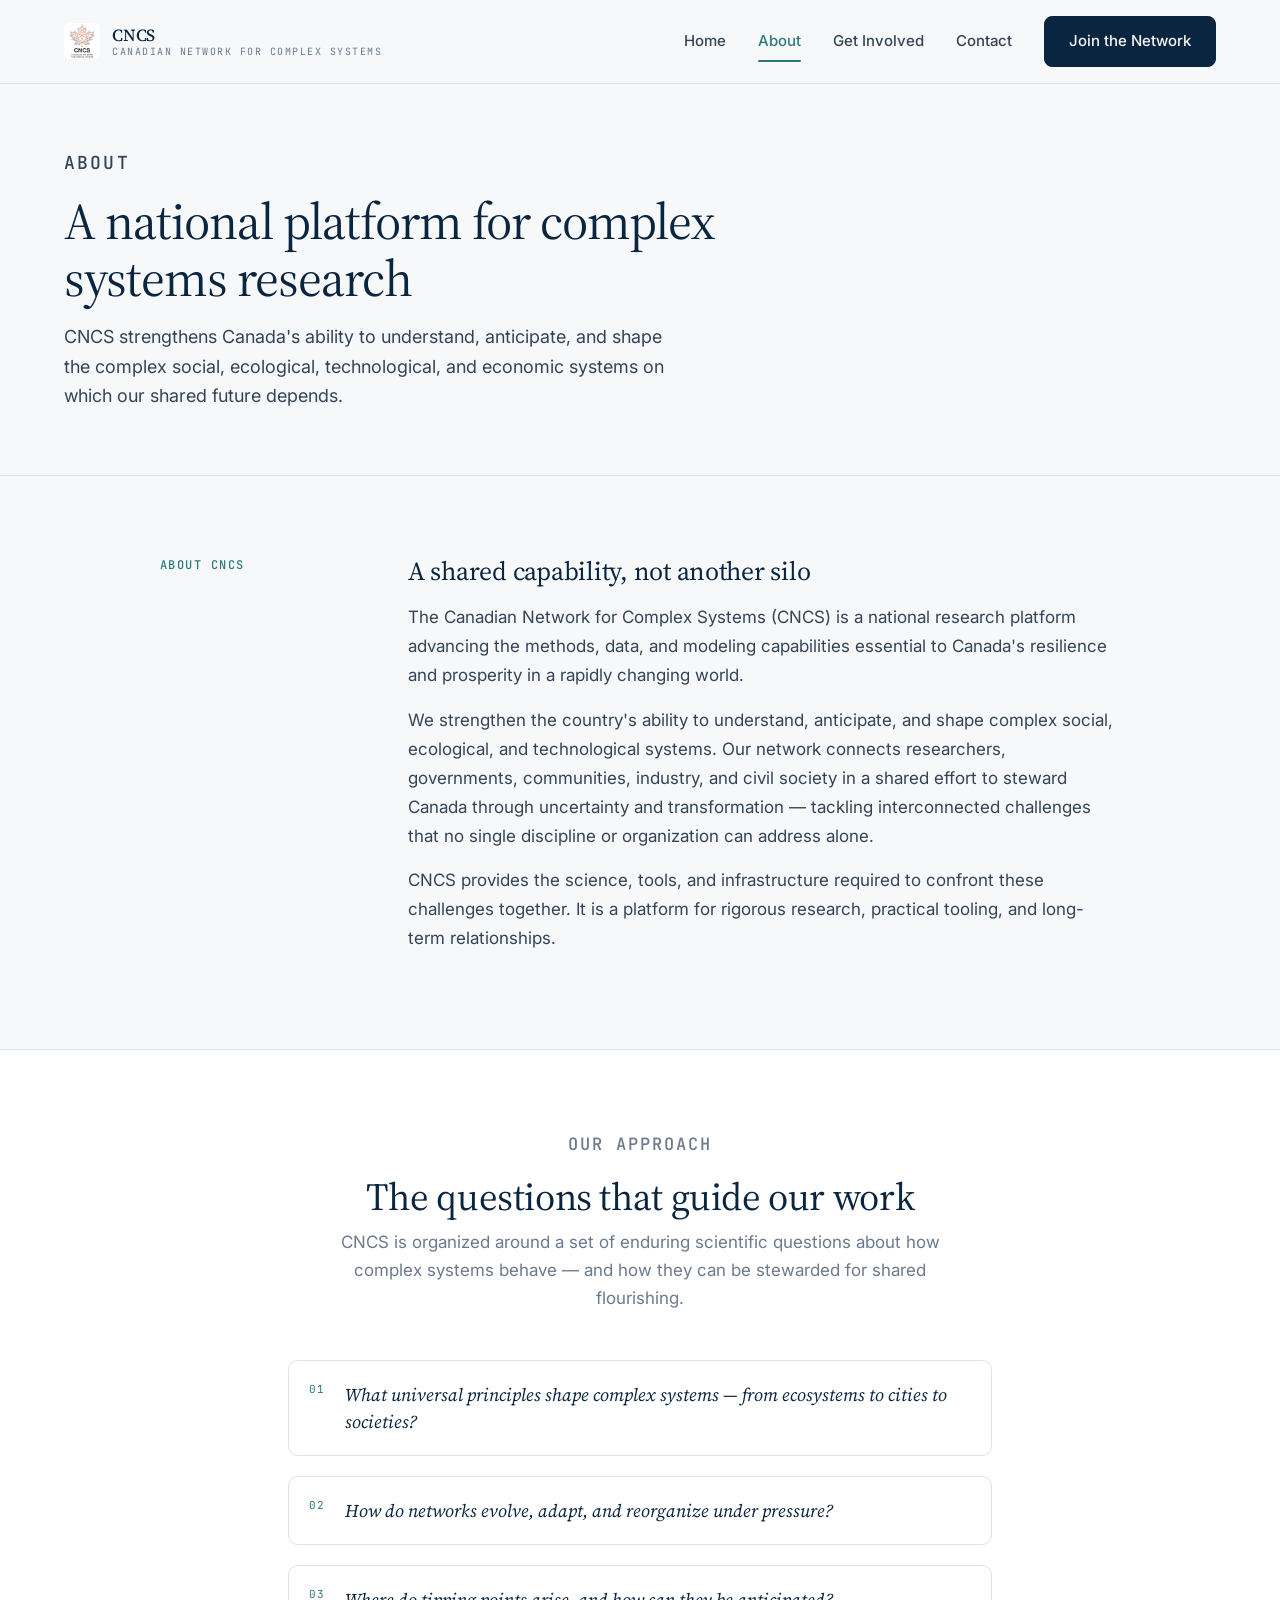
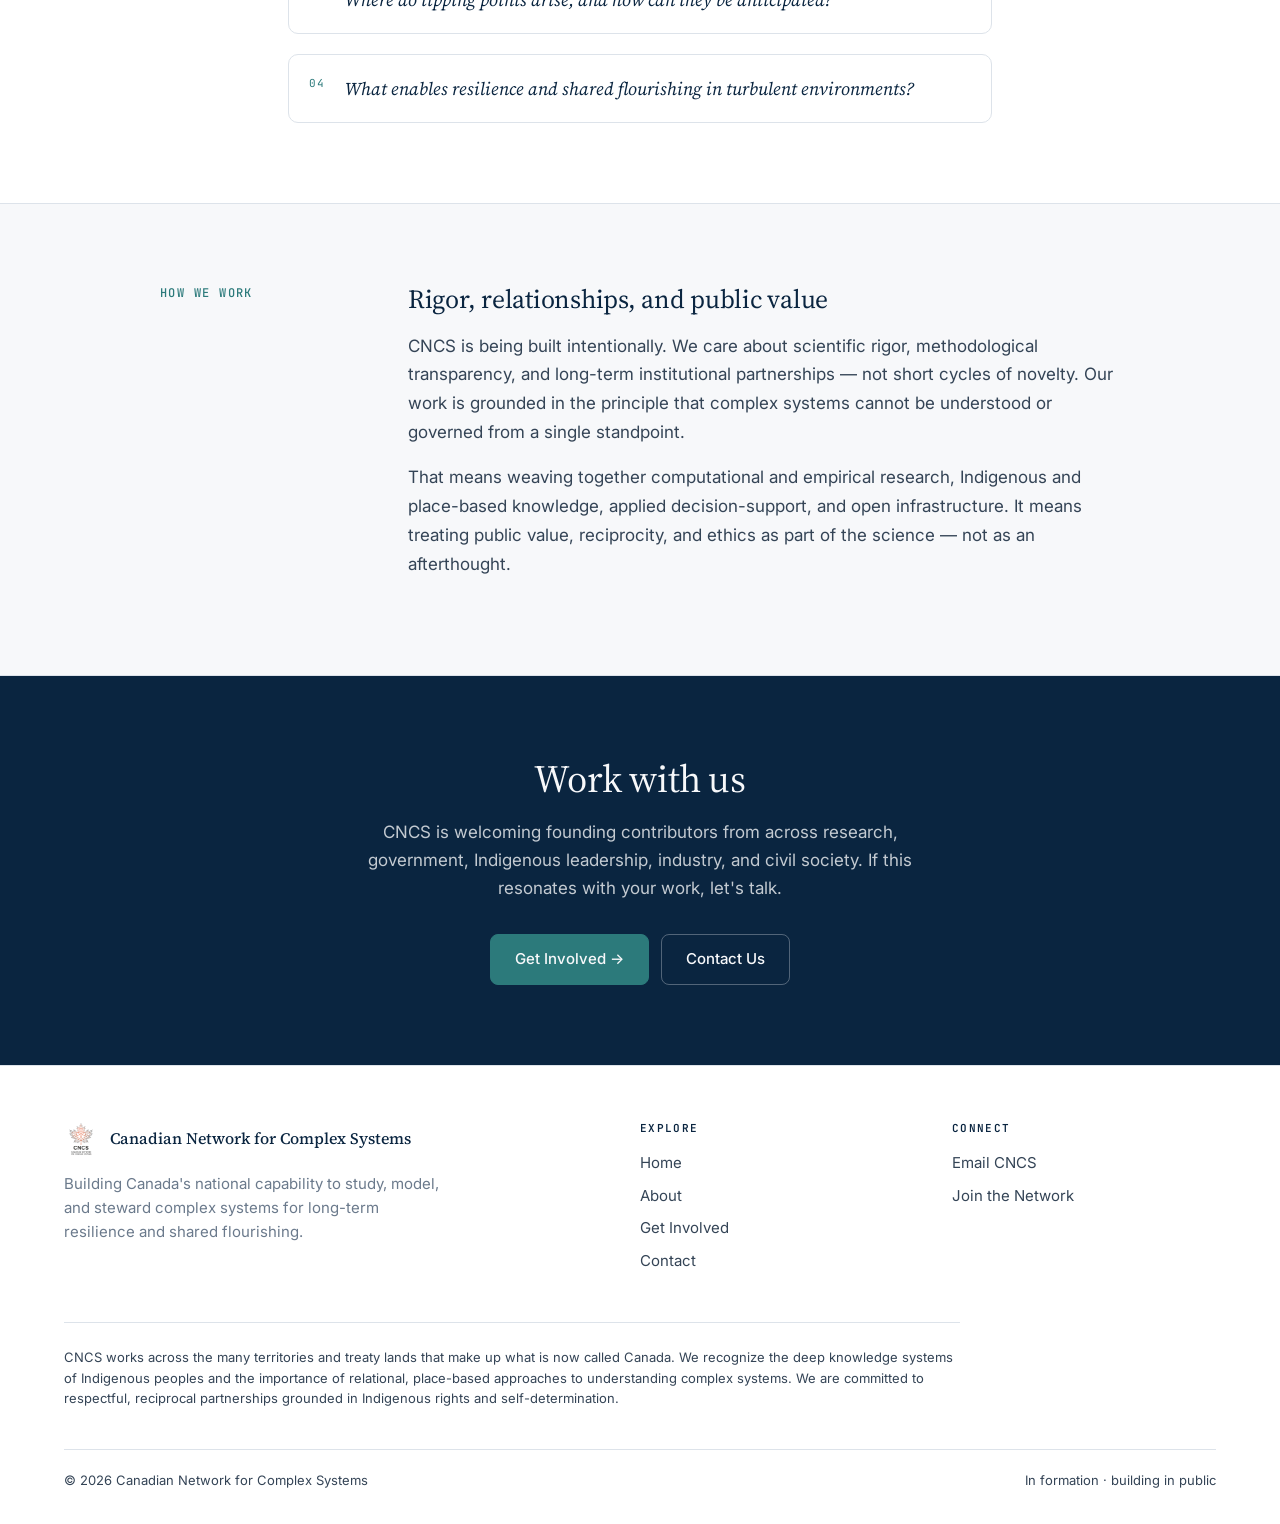
==== about.html @ ed2847bb "Initial scaffold: CNCS static site (4 pages) Home, About, Get Involved, Contact — vanilla HTML/CSS/J" ====
<!DOCTYPE html>
<html lang="en">
<head>
  <meta charset="UTF-8">
  <meta name="viewport" content="width=device-width, initial-scale=1.0">
  <title>About | Canadian Network for Complex Systems</title>
  <meta name="description" content="CNCS is a national research platform advancing the methods, data, and modeling capabilities Canada needs for resilience and shared prosperity.">
  <link rel="preconnect" href="https://fonts.googleapis.com">
  <link rel="preconnect" href="https://fonts.gstatic.com" crossorigin>
  <link href="https://fonts.googleapis.com/css2?family=Inter:wght@400;500;600;700&family=JetBrains+Mono:wght@400;500&family=Source+Serif+4:ital,wght@0,300;0,400;0,500;0,600;1,400&display=swap" rel="stylesheet">
  <link rel="stylesheet" href="css/styles.css">
  <link rel="icon" href="images/logo.jpg" type="image/jpeg">
</head>
<body>

  <nav class="nav">
    <div class="container">
      <div class="nav-inner">
        <a href="index.html" class="nav-logo">
          <img src="images/logo.jpg" alt="CNCS" class="nav-logo-img">
          <span class="nav-logo-text">CNCS<small>Canadian Network for Complex Systems</small></span>
        </a>
        <div class="nav-links" id="navLinks">
          <a href="index.html" class="nav-link">Home</a>
          <a href="about.html" class="nav-link">About</a>
          <a href="get-involved.html" class="nav-link">Get Involved</a>
          <a href="contact.html" class="nav-link">Contact</a>
          <a href="get-involved.html" class="btn btn-primary">Join the Network</a>
        </div>
        <button class="nav-mobile-toggle" id="navToggle" aria-label="Menu">
          <svg xmlns="http://www.w3.org/2000/svg" width="20" height="20" viewBox="0 0 24 24" fill="none" stroke="currentColor" stroke-width="2"><line x1="3" y1="6" x2="21" y2="6"/><line x1="3" y1="12" x2="21" y2="12"/><line x1="3" y1="18" x2="21" y2="18"/></svg>
        </button>
      </div>
    </div>
  </nav>

  <section class="page-hero">
    <div class="container">
      <div class="page-hero-inner">
        <p class="label">About</p>
        <h1>A national platform for complex systems research</h1>
        <p>CNCS strengthens Canada's ability to understand, anticipate, and shape the complex social, ecological, technological, and economic systems on which our shared future depends.</p>
      </div>
    </div>
  </section>

  <section class="section">
    <div class="container">
      <div class="content-grid">
        <div class="content-sidebar"><p class="label">About CNCS</p></div>
        <div class="content-body">
          <h3>A shared capability, not another silo</h3>
          <p>The Canadian Network for Complex Systems (CNCS) is a national research platform advancing the methods, data, and modeling capabilities essential to Canada's resilience and prosperity in a rapidly changing world.</p>
          <p>We strengthen the country's ability to understand, anticipate, and shape complex social, ecological, and technological systems. Our network connects researchers, governments, communities, industry, and civil society in a shared effort to steward Canada through uncertainty and transformation — tackling interconnected challenges that no single discipline or organization can address alone.</p>
          <p>CNCS provides the science, tools, and infrastructure required to confront these challenges together. It is a platform for rigorous research, practical tooling, and long-term relationships.</p>
        </div>
      </div>
    </div>
  </section>

  <section class="section bg-white">
    <div class="container">
      <div class="section-header">
        <p class="label">Our Approach</p>
        <h2>The questions that guide our work</h2>
        <p>CNCS is organized around a set of enduring scientific questions about how complex systems behave — and how they can be stewarded for shared flourishing.</p>
      </div>
      <div style="max-width: 44rem; margin: 0 auto;">
        <ol class="questions">
          <li>What universal principles shape complex systems — from ecosystems to cities to societies?</li>
          <li>How do networks evolve, adapt, and reorganize under pressure?</li>
          <li>Where do tipping points arise, and how can they be anticipated?</li>
          <li>What enables resilience and shared flourishing in turbulent environments?</li>
        </ol>
      </div>
    </div>
  </section>

  <section class="section">
    <div class="container">
      <div class="content-grid">
        <div class="content-sidebar"><p class="label">How we work</p></div>
        <div class="content-body">
          <h3>Rigor, relationships, and public value</h3>
          <p>CNCS is being built intentionally. We care about scientific rigor, methodological transparency, and long-term institutional partnerships — not short cycles of novelty. Our work is grounded in the principle that complex systems cannot be understood or governed from a single standpoint.</p>
          <p>That means weaving together computational and empirical research, Indigenous and place-based knowledge, applied decision-support, and open infrastructure. It means treating public value, reciprocity, and ethics as part of the science — not as an afterthought.</p>
        </div>
      </div>
    </div>
  </section>

  <section class="cta">
    <div class="container">
      <h2>Work with us</h2>
      <p>CNCS is welcoming founding contributors from across research, government, Indigenous leadership, industry, and civil society. If this resonates with your work, let's talk.</p>
      <div style="display:flex; gap:0.75rem; justify-content:center; flex-wrap:wrap;">
        <a href="get-involved.html" class="btn btn-primary">Get Involved →</a>
        <a href="contact.html" class="btn btn-secondary">Contact Us</a>
      </div>
    </div>
  </section>

  <footer class="footer">
    <div class="container">
      <div class="footer-grid">
        <div>
          <div class="footer-brand">
            <img src="images/logo.jpg" alt="CNCS">
            <span class="footer-brand-text">Canadian Network for Complex Systems</span>
          </div>
          <p class="footer-about">Building Canada's national capability to study, model, and steward complex systems for long-term resilience and shared flourishing.</p>
        </div>
        <div>
          <h4 class="footer-heading">Explore</h4>
          <a href="index.html" class="footer-link">Home</a>
          <a href="about.html" class="footer-link">About</a>
          <a href="get-involved.html" class="footer-link">Get Involved</a>
          <a href="contact.html" class="footer-link">Contact</a>
        </div>
        <div>
          <h4 class="footer-heading">Connect</h4>
          <a href="contact.html" class="footer-link">Email CNCS</a>
          <a href="get-involved.html" class="footer-link">Join the Network</a>
        </div>
      </div>
      <div class="footer-acknowledgment">
        <p>CNCS works across the many territories and treaty lands that make up what is now called Canada. We recognize the deep knowledge systems of Indigenous peoples and the importance of relational, place-based approaches to understanding complex systems. We are committed to respectful, reciprocal partnerships grounded in Indigenous rights and self-determination.</p>
      </div>
      <div class="footer-bottom">
        <p>© 2026 Canadian Network for Complex Systems</p>
        <p>In formation · building in public</p>
      </div>
    </div>
  </footer>

  <script src="js/main.js"></script>
</body>
</html>
---- css/styles.css ----
/* =========================================================
   Canadian Network for Complex Systems (CNCS)
   ========================================================= */

:root {
  /* Palette — cool, scientific, Canadian */
  --bg: #f7f8fa;
  --bg-card: #ffffff;
  --bg-subtle: #eef1f5;
  --bg-dark: #0a2540;
  --bg-dark-soft: #123559;

  --text: #0a2540;
  --text-secondary: #344456;
  --text-muted: #6b7a8c;
  --text-inverse: #f7f8fa;

  --border: #dde3ea;
  --border-strong: #c6cfd9;

  --accent: #2c7a7b;         /* teal — depth */
  --accent-hover: #226364;
  --accent-subtle: #e6f2f2;
  --accent-warm: #c05621;    /* muted amber — rare emphasis */

  --radius: 10px;
  --radius-lg: 14px;
  --shadow-sm: 0 1px 2px rgba(10, 37, 64, 0.04), 0 1px 3px rgba(10, 37, 64, 0.06);
  --shadow-md: 0 4px 6px rgba(10, 37, 64, 0.04), 0 10px 24px rgba(10, 37, 64, 0.08);
  --shadow-lg: 0 20px 60px rgba(10, 37, 64, 0.12);

  --transition: all 0.3s cubic-bezier(0.25, 0.1, 0.25, 1);

  --container: 1200px;
}

* { box-sizing: border-box; }

html { scroll-behavior: smooth; -webkit-text-size-adjust: 100%; }

body {
  margin: 0;
  background: var(--bg);
  color: var(--text);
  font-family: 'Inter', -apple-system, BlinkMacSystemFont, 'Segoe UI', sans-serif;
  font-size: 16px;
  line-height: 1.65;
  -webkit-font-smoothing: antialiased;
}

/* Typography */
h1, h2, h3, h4 {
  font-family: 'Source Serif 4', 'New York', Georgia, serif;
  color: var(--text);
  font-weight: 500;
  letter-spacing: -0.01em;
  margin: 0 0 0.75rem;
  line-height: 1.2;
}
h1 { font-size: clamp(2.25rem, 4.5vw, 3.5rem); font-weight: 400; letter-spacing: -0.02em; }
h2 { font-size: clamp(1.75rem, 3vw, 2.5rem); font-weight: 400; }
h3 { font-size: 1.375rem; font-weight: 500; }
h4 { font-size: 1.125rem; font-weight: 600; }

p {
  color: var(--text-secondary);
  margin: 0 0 1rem;
}

a { color: var(--accent); text-decoration: none; transition: color 0.2s; }
a:hover { color: var(--accent-hover); }

strong { color: var(--text); font-weight: 600; }

em { font-family: 'Source Serif 4', Georgia, serif; font-style: italic; }

.label {
  font-family: 'JetBrains Mono', 'SF Mono', Menlo, monospace;
  font-size: 0.75rem;
  font-weight: 500;
  text-transform: uppercase;
  letter-spacing: 0.12em;
  color: var(--accent);
  margin: 0 0 1rem;
  display: block;
}

.container {
  max-width: var(--container);
  margin: 0 auto;
  padding: 0 1.5rem;
}

/* ================= Navigation ================= */
.nav {
  position: sticky;
  top: 0;
  z-index: 100;
  background: rgba(247, 248, 250, 0.85);
  backdrop-filter: saturate(180%) blur(14px);
  -webkit-backdrop-filter: saturate(180%) blur(14px);
  border-bottom: 1px solid var(--border);
}

.nav-inner {
  display: flex;
  align-items: center;
  justify-content: space-between;
  padding: 1rem 0;
  gap: 2rem;
}

.nav-logo {
  display: flex;
  align-items: center;
  gap: 0.75rem;
  text-decoration: none;
  color: var(--text);
  font-family: 'Source Serif 4', Georgia, serif;
  font-weight: 500;
  font-size: 1.0625rem;
  letter-spacing: -0.01em;
}

.nav-logo-img {
  height: 36px;
  width: 36px;
  border-radius: 6px;
  object-fit: cover;
  background: var(--bg-dark);
}

.nav-logo-text { line-height: 1.1; }
.nav-logo-text small {
  display: block;
  font-family: 'JetBrains Mono', monospace;
  font-size: 0.625rem;
  font-weight: 400;
  letter-spacing: 0.15em;
  text-transform: uppercase;
  color: var(--text-muted);
  margin-top: 2px;
}

.nav-links {
  display: flex;
  align-items: center;
  gap: 2rem;
}

.nav-link {
  font-size: 0.9375rem;
  color: var(--text-secondary);
  font-weight: 500;
  text-decoration: none;
  position: relative;
  padding: 0.25rem 0;
}
.nav-link:hover { color: var(--text); }
.nav-link.active {
  color: var(--accent);
}
.nav-link.active::after {
  content: '';
  position: absolute;
  left: 0;
  right: 0;
  bottom: -4px;
  height: 2px;
  background: var(--accent);
  border-radius: 2px;
}

.nav-mobile-toggle {
  display: none;
  background: transparent;
  border: 1px solid var(--border);
  border-radius: 6px;
  padding: 0.5rem;
  cursor: pointer;
  color: var(--text);
}

@media (max-width: 768px) {
  .nav-links { display: none; }
  .nav-mobile-toggle { display: flex; align-items: center; justify-content: center; }
  .nav-links.open {
    display: flex;
    position: absolute;
    top: 100%;
    left: 0;
    right: 0;
    flex-direction: column;
    align-items: flex-start;
    gap: 0;
    background: var(--bg-card);
    border-bottom: 1px solid var(--border);
    padding: 1rem 1.5rem;
    box-shadow: var(--shadow-md);
  }
  .nav-links.open .nav-link {
    width: 100%;
    padding: 0.75rem 0;
    border-bottom: 1px solid var(--border);
  }
  .nav-links.open .nav-link:last-child { border-bottom: none; }
}

/* ================= Buttons ================= */
.btn {
  display: inline-flex;
  align-items: center;
  gap: 0.5rem;
  padding: 0.75rem 1.5rem;
  border-radius: 8px;
  font-family: 'Inter', sans-serif;
  font-size: 0.9375rem;
  font-weight: 500;
  text-decoration: none;
  border: 1px solid transparent;
  cursor: pointer;
  transition: var(--transition);
}
.btn-primary {
  background: var(--bg-dark);
  color: var(--text-inverse);
  border-color: var(--bg-dark);
}
.btn-primary:hover {
  background: var(--bg-dark-soft);
  color: var(--text-inverse);
  transform: translateY(-1px);
  box-shadow: var(--shadow-md);
}
.btn-secondary {
  background: transparent;
  color: var(--text);
  border-color: var(--border-strong);
}
.btn-secondary:hover {
  background: var(--bg-card);
  border-color: var(--text);
  transform: translateY(-1px);
}

/* ================= Hero ================= */
.hero {
  position: relative;
  padding: 5rem 0 4.5rem;
  overflow: hidden;
  border-bottom: 1px solid var(--border);
}

.hero-grid {
  display: grid;
  grid-template-columns: 1.3fr 1fr;
  gap: 3rem;
  align-items: center;
}

.hero-content { position: relative; z-index: 2; }
.hero-eyebrow {
  font-family: 'JetBrains Mono', monospace;
  font-size: 0.75rem;
  text-transform: uppercase;
  letter-spacing: 0.15em;
  color: var(--accent);
  margin-bottom: 1.25rem;
}
.hero-title {
  font-size: clamp(2.5rem, 5vw, 4rem);
  line-height: 1.08;
  letter-spacing: -0.025em;
  font-weight: 400;
  margin: 0 0 1.25rem;
}
.hero-title em {
  color: var(--accent);
  font-style: italic;
}
.hero-description {
  font-size: 1.125rem;
  line-height: 1.6;
  color: var(--text-secondary);
  margin-bottom: 2rem;
  max-width: 34rem;
}
.hero-actions {
  display: flex;
  gap: 0.75rem;
  flex-wrap: wrap;
}

/* Network motif — SVG */
.hero-network {
  position: relative;
  aspect-ratio: 1 / 1;
  max-width: 460px;
  margin-left: auto;
  width: 100%;
}
.hero-network svg { width: 100%; height: 100%; overflow: visible; }
.hero-network .net-edge {
  stroke: var(--accent);
  stroke-width: 1;
  fill: none;
  opacity: 0.25;
}
.hero-network .net-node {
  fill: var(--accent);
  filter: drop-shadow(0 0 6px rgba(44, 122, 123, 0.3));
}
.hero-network .net-node-core {
  fill: var(--accent-warm);
  filter: drop-shadow(0 0 10px rgba(192, 86, 33, 0.4));
}
.hero-network .net-node.pulse {
  animation: net-pulse 4s ease-in-out infinite;
}
@keyframes net-pulse {
  0%, 100% { opacity: 0.4; transform: scale(1); }
  50%      { opacity: 1;   transform: scale(1.3); }
}
.hero-network .net-node { transform-origin: center; transform-box: fill-box; }

@media (max-width: 880px) {
  .hero-grid { grid-template-columns: 1fr; }
  .hero-network { max-width: 340px; margin: 0 auto; }
}

/* ================= Section ================= */
.section {
  padding: 5rem 0;
}
.section.bg-white { background: var(--bg-card); border-top: 1px solid var(--border); border-bottom: 1px solid var(--border); }
.section.bg-dark  { background: var(--bg-dark); color: var(--text-inverse); }
.section.bg-dark h1, .section.bg-dark h2, .section.bg-dark h3 { color: var(--text-inverse); }
.section.bg-dark p { color: rgba(247, 248, 250, 0.82); }
.section.bg-dark .label { color: #5eb6b7; }

.section-header {
  max-width: 40rem;
  margin: 0 auto 3rem;
  text-align: center;
}
.section-header.left { text-align: left; margin-left: 0; }
.section-header h2 { margin-bottom: 0.5rem; }
.section-header p { font-size: 1.0625rem; color: var(--text-muted); }

/* ================= Content Grid (prose w/ sidebar label) ================= */
.content-grid {
  display: grid;
  grid-template-columns: 200px 1fr;
  gap: 3rem;
  max-width: 960px;
  margin: 0 auto;
}
.content-body > *:first-child { margin-top: 0; }
.content-body p { font-size: 1.0625rem; line-height: 1.7; }
.content-body h3 { margin-top: 0; margin-bottom: 1rem; font-size: 1.625rem; font-family: 'Source Serif 4', Georgia, serif; font-weight: 400; }
.content-body h4 { margin-top: 2rem; margin-bottom: 0.75rem; }
.content-sidebar .label { margin-bottom: 0; }

@media (max-width: 768px) {
  .content-grid { grid-template-columns: 1fr; gap: 1rem; }
}

/* ================= Capability cards ================= */
.cards-grid {
  display: grid;
  grid-template-columns: repeat(auto-fit, minmax(280px, 1fr));
  gap: 1.25rem;
}

.card {
  background: var(--bg-card);
  border: 1px solid var(--border);
  border-radius: var(--radius);
  padding: 1.75rem;
  transition: var(--transition);
  position: relative;
  overflow: hidden;
}
.card::before {
  content: '';
  position: absolute; top: 0; left: 0; right: 0;
  height: 2px;
  background: var(--accent);
  transform: scaleX(0);
  transform-origin: left;
  transition: transform 0.4s ease;
}
.card:hover {
  transform: translateY(-3px);
  box-shadow: var(--shadow-md);
  border-color: var(--border-strong);
}
.card:hover::before { transform: scaleX(1); }

.card-num {
  font-family: 'JetBrains Mono', monospace;
  font-size: 0.75rem;
  color: var(--text-muted);
  letter-spacing: 0.1em;
  margin-bottom: 0.75rem;
  display: block;
}
.card h3 {
  font-size: 1.1875rem;
  margin-bottom: 0.5rem;
  font-family: 'Source Serif 4', Georgia, serif;
  font-weight: 500;
}
.card p {
  font-size: 0.9375rem;
  margin-bottom: 0;
  color: var(--text-muted);
  line-height: 1.6;
}

/* Checklist (for Why Now / Get Involved bullets) */
.checklist {
  list-style: none;
  padding: 0;
  margin: 0 0 1.5rem;
  display: grid;
  gap: 0.75rem;
}
.checklist li {
  position: relative;
  padding-left: 1.75rem;
  color: var(--text-secondary);
  line-height: 1.55;
}
.checklist li::before {
  content: '';
  position: absolute;
  left: 0;
  top: 0.55em;
  width: 8px;
  height: 8px;
  border-radius: 50%;
  background: var(--accent);
  box-shadow: 0 0 0 3px var(--accent-subtle);
}
.section.bg-dark .checklist li { color: rgba(247, 248, 250, 0.85); }
.section.bg-dark .checklist li::before { box-shadow: 0 0 0 3px rgba(44, 122, 123, 0.2); }

/* Questions list (About > Our Approach) */
.questions {
  list-style: none;
  padding: 0;
  margin: 0;
  display: grid;
  gap: 1.25rem;
  counter-reset: q;
}
.questions li {
  counter-increment: q;
  padding: 1.25rem 1.5rem 1.25rem 3.5rem;
  background: var(--bg-card);
  border: 1px solid var(--border);
  border-radius: var(--radius);
  position: relative;
  font-family: 'Source Serif 4', Georgia, serif;
  font-style: italic;
  font-size: 1.125rem;
  color: var(--text);
  line-height: 1.5;
}
.questions li::before {
  content: counter(q, decimal-leading-zero);
  position: absolute;
  left: 1.25rem;
  top: 1.25rem;
  font-family: 'JetBrains Mono', monospace;
  font-style: normal;
  font-size: 0.6875rem;
  color: var(--accent);
  letter-spacing: 0.1em;
}

/* ================= CTA Section ================= */
.cta {
  padding: 5rem 0;
  background: var(--bg-dark);
  color: var(--text-inverse);
  text-align: center;
  border-top: 1px solid var(--border);
}
.cta h2 { color: var(--text-inverse); margin-bottom: 1rem; }
.cta p { color: rgba(247, 248, 250, 0.78); max-width: 36rem; margin: 0 auto 2rem; font-size: 1.0625rem; }
.cta .btn-primary {
  background: var(--accent);
  border-color: var(--accent);
}
.cta .btn-primary:hover { background: var(--accent-hover); border-color: var(--accent-hover); }
.cta .btn-secondary {
  background: transparent;
  color: var(--text-inverse);
  border-color: rgba(247, 248, 250, 0.3);
}
.cta .btn-secondary:hover {
  background: rgba(247, 248, 250, 0.08);
  border-color: var(--text-inverse);
}

/* ================= Footer ================= */
.footer {
  padding: 3.5rem 0 2rem;
  background: var(--bg-card);
  border-top: 1px solid var(--border);
}
.footer-grid {
  display: grid;
  grid-template-columns: 2fr 1fr 1fr;
  gap: 3rem;
  margin-bottom: 2.5rem;
}
.footer-brand {
  display: flex;
  align-items: center;
  gap: 0.75rem;
  margin-bottom: 1rem;
}
.footer-brand img { height: 34px; width: 34px; border-radius: 6px; }
.footer-brand-text {
  font-family: 'Source Serif 4', Georgia, serif;
  font-size: 1rem;
  font-weight: 500;
}
.footer-about {
  font-size: 0.9375rem;
  color: var(--text-muted);
  max-width: 24rem;
  line-height: 1.6;
}
.footer-heading {
  font-family: 'JetBrains Mono', monospace;
  font-size: 0.6875rem;
  text-transform: uppercase;
  letter-spacing: 0.12em;
  color: var(--text);
  margin: 0 0 1rem;
  font-weight: 600;
}
.footer-link {
  display: block;
  font-size: 0.9375rem;
  color: var(--text-secondary);
  margin-bottom: 0.5rem;
  text-decoration: none;
}
.footer-link:hover { color: var(--accent); }
.footer-acknowledgment {
  padding: 1.5rem 0;
  border-top: 1px solid var(--border);
  font-size: 0.8125rem;
  color: var(--text-muted);
  line-height: 1.6;
  max-width: 56rem;
}
.footer-bottom {
  display: flex;
  justify-content: space-between;
  align-items: center;
  padding-top: 1.25rem;
  border-top: 1px solid var(--border);
  font-size: 0.8125rem;
  color: var(--text-muted);
}
.footer-bottom p { margin: 0; }

@media (max-width: 768px) {
  .footer-grid { grid-template-columns: 1fr; gap: 2rem; }
  .footer-bottom { flex-direction: column; gap: 0.5rem; text-align: center; }
}

/* ================= Page Hero (for non-home pages) ================= */
.page-hero {
  padding: 4rem 0 3rem;
  background: var(--bg);
  border-bottom: 1px solid var(--border);
}
.page-hero-inner { max-width: 48rem; }
.page-hero h1 {
  font-size: clamp(2.25rem, 4vw, 3.25rem);
  margin-bottom: 1rem;
  line-height: 1.1;
}
.page-hero p {
  font-size: 1.125rem;
  color: var(--text-secondary);
  line-height: 1.65;
  max-width: 38rem;
}

/* ================= Contact box ================= */
.contact-box {
  background: var(--bg-card);
  border: 1px solid var(--border);
  border-radius: var(--radius-lg);
  padding: 2.5rem;
  max-width: 38rem;
  margin: 0 auto;
  text-align: center;
}
.contact-box h3 {
  font-family: 'Source Serif 4', Georgia, serif;
  font-weight: 400;
  font-size: 1.5rem;
  margin-bottom: 1rem;
}
.contact-box .email-link {
  display: inline-block;
  font-family: 'JetBrains Mono', monospace;
  font-size: 1rem;
  padding: 0.875rem 1.5rem;
  background: var(--bg-subtle);
  border-radius: 8px;
  margin-top: 0.75rem;
  color: var(--text);
  border: 1px solid var(--border);
  transition: var(--transition);
}
.contact-box .email-link:hover {
  background: var(--accent-subtle);
  border-color: var(--accent);
  color: var(--accent);
}
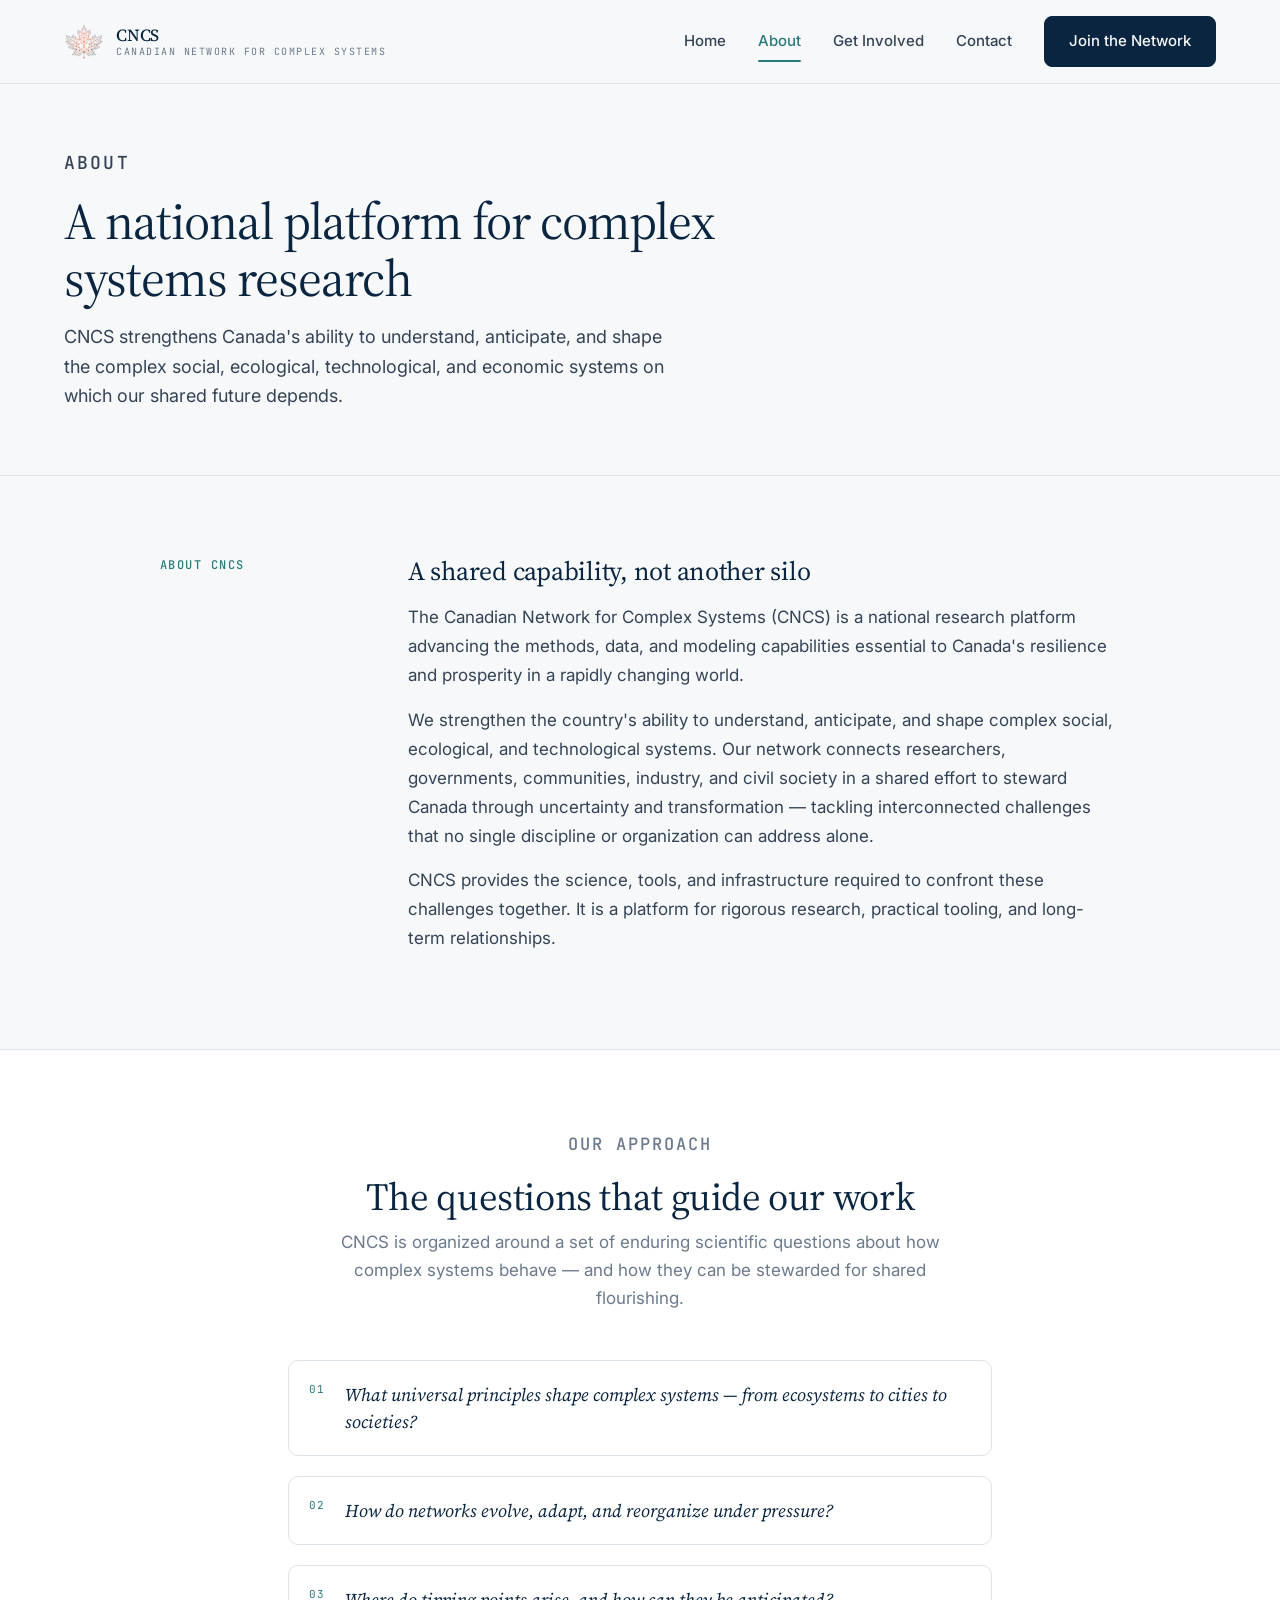
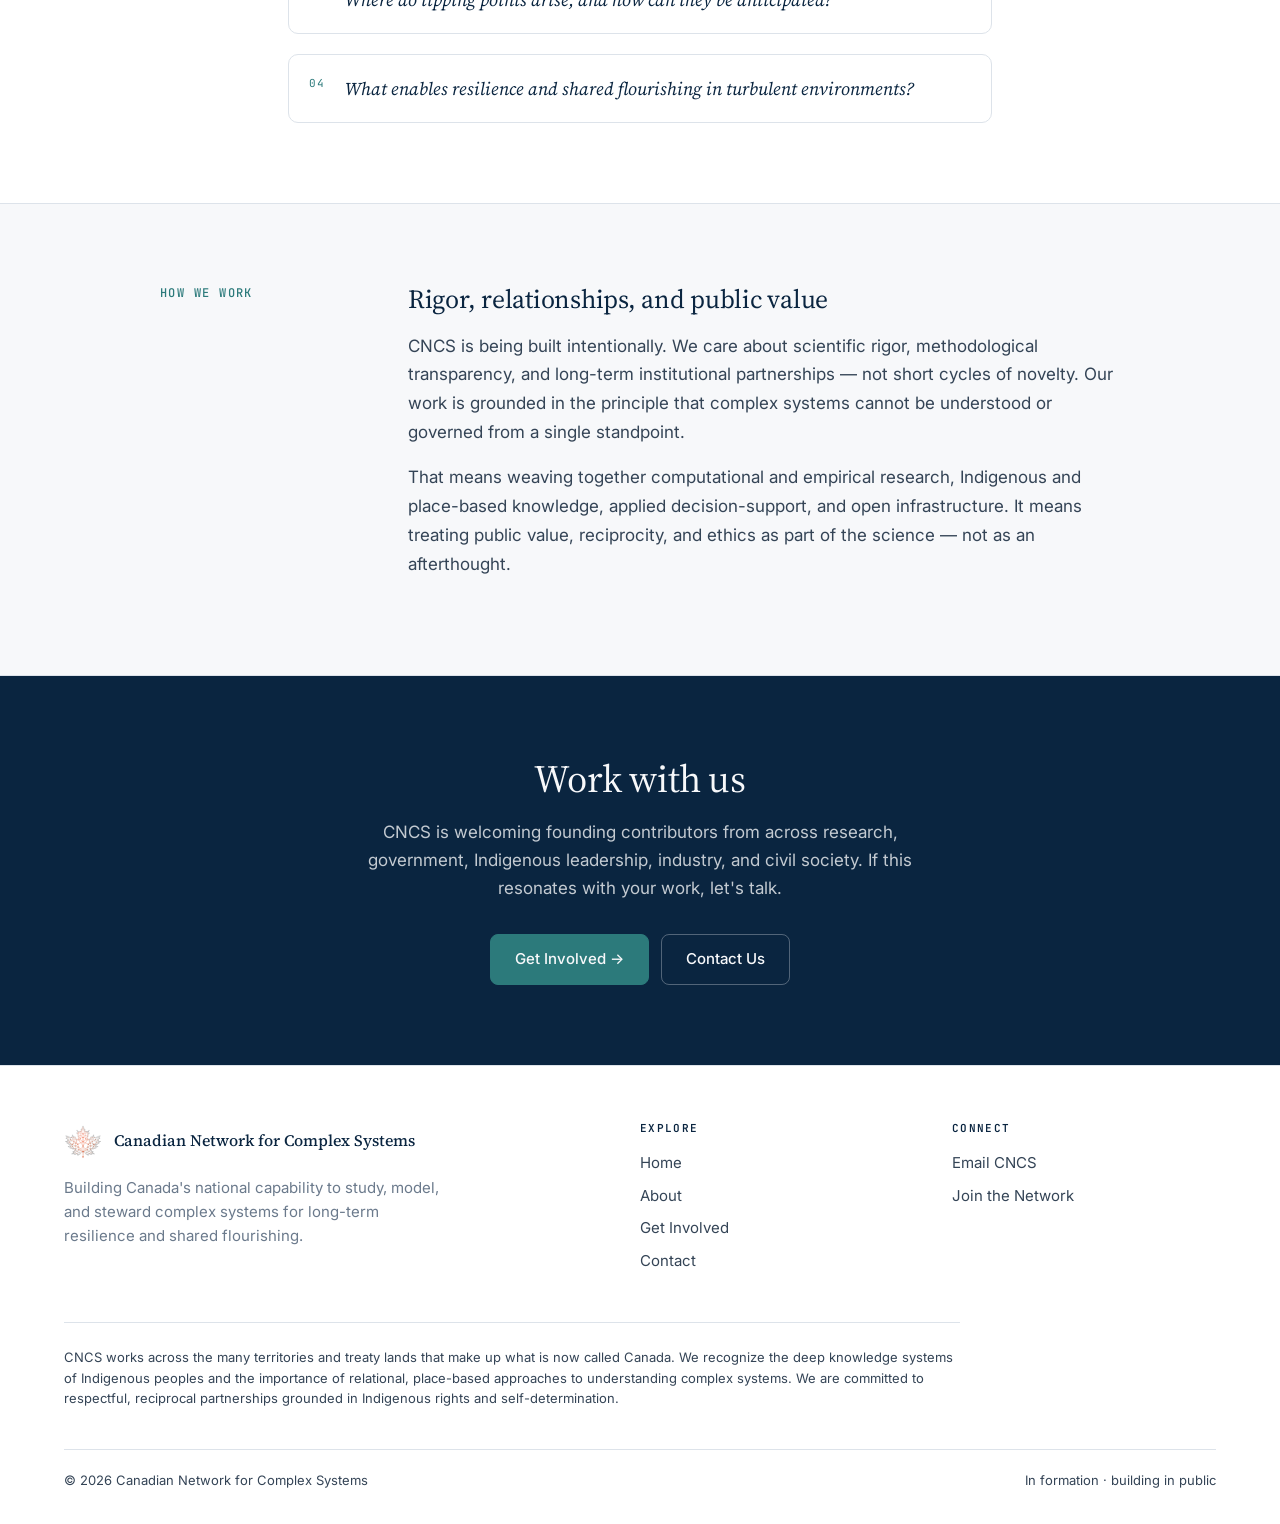
==== commit 1c1e854e: "Replace hero graphic with animated network-leaf logo - Adds the new CNCS logo files (with/without wo" ====
--- a/about.html
+++ b/about.html
@@ -9,7 +9,7 @@
   <link rel="preconnect" href="https://fonts.gstatic.com" crossorigin>
   <link href="https://fonts.googleapis.com/css2?family=Inter:wght@400;500;600;700&family=JetBrains+Mono:wght@400;500&family=Source+Serif+4:ital,wght@0,300;0,400;0,500;0,600;1,400&display=swap" rel="stylesheet">
   <link rel="stylesheet" href="css/styles.css">
-  <link rel="icon" href="images/logo.jpg" type="image/jpeg">
+  <link rel="icon" href="images/logo-mark.png" type="image/png">
 </head>
 <body>
 
@@ -17,7 +17,7 @@
     <div class="container">
       <div class="nav-inner">
         <a href="index.html" class="nav-logo">
-          <img src="images/logo.jpg" alt="CNCS" class="nav-logo-img">
+          <img src="images/logo-mark.png" alt="CNCS" class="nav-logo-img">
           <span class="nav-logo-text">CNCS<small>Canadian Network for Complex Systems</small></span>
         </a>
         <div class="nav-links" id="navLinks">
@@ -105,7 +105,7 @@
       <div class="footer-grid">
         <div>
           <div class="footer-brand">
-            <img src="images/logo.jpg" alt="CNCS">
+            <img src="images/logo-mark.png" alt="CNCS">
             <span class="footer-brand-text">Canadian Network for Complex Systems</span>
           </div>
           <p class="footer-about">Building Canada's national capability to study, model, and steward complex systems for long-term resilience and shared flourishing.</p>
--- a/css/styles.css
+++ b/css/styles.css
@@ -123,11 +123,9 @@
 }
 
 .nav-logo-img {
-  height: 36px;
-  width: 36px;
-  border-radius: 6px;
-  object-fit: cover;
-  background: var(--bg-dark);
+  height: 40px;
+  width: 40px;
+  object-fit: contain;
 }
 
 .nav-logo-text { line-height: 1.1; }
@@ -291,41 +289,74 @@
   flex-wrap: wrap;
 }
 
-/* Network motif — SVG */
-.hero-network {
+/* Hero logo — animated network leaf */
+.hero-logo {
   position: relative;
   aspect-ratio: 1 / 1;
-  max-width: 460px;
+  max-width: 500px;
+  width: 100%;
   margin-left: auto;
+}
+.hero-logo-img {
+  position: absolute;
+  inset: 0;
   width: 100%;
-}
-.hero-network svg { width: 100%; height: 100%; overflow: visible; }
-.hero-network .net-edge {
-  stroke: var(--accent);
-  stroke-width: 1;
-  fill: none;
-  opacity: 0.25;
-}
-.hero-network .net-node {
-  fill: var(--accent);
-  filter: drop-shadow(0 0 6px rgba(44, 122, 123, 0.3));
-}
-.hero-network .net-node-core {
-  fill: var(--accent-warm);
-  filter: drop-shadow(0 0 10px rgba(192, 86, 33, 0.4));
-}
-.hero-network .net-node.pulse {
-  animation: net-pulse 4s ease-in-out infinite;
-}
-@keyframes net-pulse {
-  0%, 100% { opacity: 0.4; transform: scale(1); }
-  50%      { opacity: 1;   transform: scale(1.3); }
-}
-.hero-network .net-node { transform-origin: center; transform-box: fill-box; }
+  height: 100%;
+  object-fit: contain;
+  animation: logo-breathe 7s ease-in-out infinite;
+}
+@keyframes logo-breathe {
+  0%, 100% {
+    filter: drop-shadow(0 0 18px rgba(192, 86, 33, 0.12))
+            drop-shadow(0 0 2px rgba(44, 122, 123, 0.08));
+  }
+  50% {
+    filter: drop-shadow(0 0 34px rgba(192, 86, 33, 0.32))
+            drop-shadow(0 0 6px rgba(44, 122, 123, 0.18));
+  }
+}
+
+/* Signal pulse dots — positioned over key node locations in the leaf */
+.hero-logo-pulse {
+  position: absolute;
+  width: 14px;
+  height: 14px;
+  border-radius: 50%;
+  background: var(--accent-warm);
+  transform: translate(-50%, -50%) scale(0.5);
+  opacity: 0;
+  pointer-events: none;
+  box-shadow:
+    0 0 0 2px rgba(192, 86, 33, 0.25),
+    0 0 16px 4px rgba(192, 86, 33, 0.55);
+  animation: logo-pulse 5s ease-in-out infinite;
+}
+@keyframes logo-pulse {
+  0%, 100% { opacity: 0;    transform: translate(-50%, -50%) scale(0.5); }
+  20%      { opacity: 0.95; transform: translate(-50%, -50%) scale(1.3); }
+  60%      { opacity: 0;    transform: translate(-50%, -50%) scale(2.2); }
+}
+/* Ripple ring on the center node */
+.hero-logo-core {
+  position: absolute;
+  left: 50%; top: 52%;
+  width: 22px; height: 22px;
+  border-radius: 50%;
+  transform: translate(-50%, -50%);
+  pointer-events: none;
+  box-shadow: 0 0 0 0 rgba(192, 86, 33, 0.55);
+  animation: logo-core 5s ease-out infinite;
+}
+@keyframes logo-core {
+  0%   { box-shadow: 0 0 0 0   rgba(192, 86, 33, 0.55); }
+  70%  { box-shadow: 0 0 0 48px rgba(192, 86, 33, 0);   }
+  100% { box-shadow: 0 0 0 0   rgba(192, 86, 33, 0);   }
+}
 
 @media (max-width: 880px) {
   .hero-grid { grid-template-columns: 1fr; }
-  .hero-network { max-width: 340px; margin: 0 auto; }
+  .hero-logo { max-width: 360px; margin: 0 auto; }
+  .hero-logo-pulse { width: 11px; height: 11px; }
 }
 
 /* ================= Section ================= */
@@ -523,7 +554,7 @@
   gap: 0.75rem;
   margin-bottom: 1rem;
 }
-.footer-brand img { height: 34px; width: 34px; border-radius: 6px; }
+.footer-brand img { height: 38px; width: 38px; object-fit: contain; }
 .footer-brand-text {
   font-family: 'Source Serif 4', Georgia, serif;
   font-size: 1rem;
